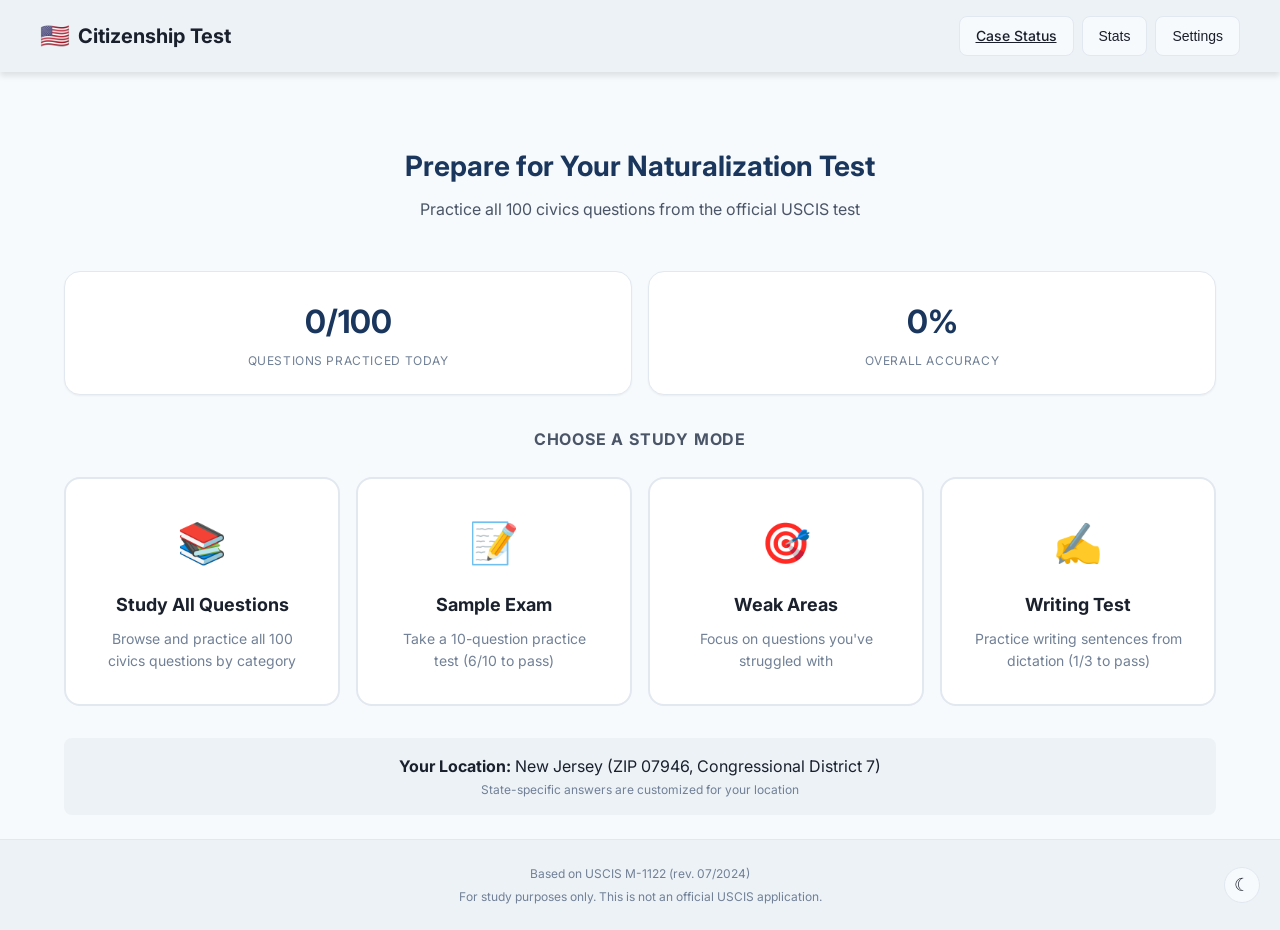
==== index.html @ 3e760c3c "Add USCIS case status link to header navigation Co-Authored-By: Claude Opus 4.5 <noreply@anthropic.c" ====
<!DOCTYPE html>
<html lang="en">
<head>
  <meta charset="UTF-8">
  <meta name="viewport" content="width=device-width, initial-scale=1.0">
  <title>US Citizenship Test Practice</title>
  <link rel="icon" href="data:image/svg+xml,<svg xmlns='http://www.w3.org/2000/svg' viewBox='0 0 100 100'><text y='.9em' font-size='90'>🇺🇸</text></svg>">
  <link rel="stylesheet" href="css/styles.css">
  <link rel="preconnect" href="https://fonts.googleapis.com">
  <link rel="preconnect" href="https://fonts.gstatic.com" crossorigin>
  <link href="https://fonts.googleapis.com/css2?family=Inter:wght@400;500;600;700&display=swap" rel="stylesheet">
</head>
<body>
  <div id="app">
    <!-- Header -->
    <header class="header">
      <div class="header-content">
        <h1 class="logo" onclick="App.showScreen('home')">
          <span class="flag-icon">🇺🇸</span>
          <span>Citizenship Test</span>
        </h1>
        <nav class="nav">
          <a class="nav-btn" href="https://egov.uscis.gov/casestatus/landing.do" target="_blank" rel="noopener">Case Status</a>
          <button class="nav-btn" onclick="App.showScreen('stats')" data-screen="stats">Stats</button>
          <button class="nav-btn" onclick="App.showScreen('settings')" data-screen="settings">Settings</button>
        </nav>
      </div>
    </header>

    <!-- Main Content -->
    <main class="main-content">

      <!-- Home Screen -->
      <section id="screen-home" class="screen active">
        <div class="hero">
          <h2>Prepare for Your Naturalization Test</h2>
          <p>Practice all 100 civics questions from the official USCIS test</p>
        </div>

        <div class="quick-stats">
          <div class="stat-card">
            <span class="stat-value" id="home-total-practiced">0/100</span>
            <span class="stat-label">Questions Practiced Today</span>
          </div>
          <div class="stat-card">
            <span class="stat-value" id="home-accuracy">0%</span>
            <span class="stat-label">Overall Accuracy</span>
          </div>
        </div>

        <div class="mode-selection">
          <h3>Choose a Study Mode</h3>
          <div class="mode-cards">
            <div class="mode-card" onclick="App.startStudyMode()">
              <div class="mode-icon">📚</div>
              <h4>Study All Questions</h4>
              <p>Browse and practice all 100 civics questions by category</p>
            </div>
            <div class="mode-card" onclick="App.startExamMode()">
              <div class="mode-icon">📝</div>
              <h4>Sample Exam</h4>
              <p>Take a 10-question practice test (6/10 to pass)</p>
            </div>
            <div class="mode-card" onclick="App.startWeakAreasMode()">
              <div class="mode-icon">🎯</div>
              <h4>Weak Areas</h4>
              <p>Focus on questions you've struggled with</p>
            </div>
            <div class="mode-card" onclick="App.startWritingTest()">
              <div class="mode-icon">✍️</div>
              <h4>Writing Test</h4>
              <p>Practice writing sentences from dictation (1/3 to pass)</p>
            </div>
          </div>
        </div>

        <div class="location-info">
          <p><strong>Your Location:</strong> New Jersey (ZIP 07946, Congressional District 7)</p>
          <p class="small">State-specific answers are customized for your location</p>
        </div>
      </section>

      <!-- Study Mode Screen -->
      <section id="screen-study" class="screen">
        <div class="study-header">
          <button class="back-btn" onclick="App.showScreen('home')">← Back</button>
          <h2>Study Mode</h2>
          <div class="study-controls">
            <select id="category-filter" onchange="App.filterQuestions()">
              <option value="all">All Categories</option>
              <option value="American Government">American Government</option>
              <option value="American History">American History</option>
              <option value="Integrated Civics">Integrated Civics</option>
            </select>
            <select id="status-filter" onchange="App.filterQuestions()">
              <option value="all">All Questions</option>
              <option value="not-practiced">Not Yet Practiced</option>
              <option value="weak">Weak Areas (&lt;70%)</option>
              <option value="strong">Strong (&gt;70%)</option>
            </select>
          </div>
        </div>

        <div class="study-options">
          <div class="study-actions">
            <button class="btn-secondary" onclick="App.shuffleStudyQuestions()">Shuffle</button>
            <button class="btn-primary" onclick="App.startOneAtATime()">Study One at a Time</button>
          </div>
        </div>

        <div class="questions-list" id="questions-list">
          <!-- Questions will be populated here -->
        </div>

        <div class="question-practice" id="question-practice" style="display: none;">
          <div class="question-card">
            <div class="question-meta">
              <span class="question-number">Question <span id="practice-q-num">1</span> of 100</span>
              <span class="question-category" id="practice-q-category">Category</span>
            </div>
            <h3 class="question-text" id="practice-q-text">Question text here</h3>

            <div id="multiple-choice-container" class="answer-container">
              <div class="choices" id="choices-container">
                <!-- Choices will be populated here -->
              </div>
            </div>

            <div id="typed-answer-container" class="answer-container" style="display: none;">
              <input type="text" id="typed-answer-input" class="typed-answer-input" placeholder="Type your answer..." spellcheck="true">
              <button id="study-check-btn" class="submit-btn" onclick="App.checkTypedAnswer()">Check Answer</button>
            </div>

            <div id="answer-feedback" class="feedback" style="display: none;">
              <div class="feedback-icon"></div>
              <div class="feedback-text"></div>
              <div class="correct-answers" id="correct-answers"></div>
            </div>

            <div class="question-nav">
              <button class="nav-prev" onclick="App.previousQuestion()">← Previous</button>
              <button class="nav-next" onclick="App.nextQuestion()">Next →</button>
            </div>
          </div>
        </div>
      </section>

      <!-- Exam Mode Screen -->
      <section id="screen-exam" class="screen">
        <div class="exam-header">
          <button class="back-btn" onclick="App.confirmExitExam()">← Exit Exam</button>
          <h2>Sample Exam</h2>
          <div class="exam-progress">
            <span>Question <span id="exam-current">1</span> of 10</span>
            <div class="progress-bar">
              <div class="progress-fill" id="exam-progress-fill"></div>
            </div>
          </div>
        </div>

        <div class="exam-question" id="exam-question-container">
          <div class="question-card exam-card">
            <h3 class="question-text" id="exam-q-text">Question text here</h3>

            <div id="exam-multiple-choice" class="answer-container">
              <div class="choices" id="exam-choices-container">
                <!-- Choices will be populated here -->
              </div>
            </div>

            <div id="exam-typed-answer" class="answer-container" style="display: none;">
              <input type="text" id="exam-typed-input" class="typed-answer-input" placeholder="Type your answer..." spellcheck="true">
              <button class="submit-btn" onclick="App.submitExamAnswer()">Submit Answer</button>
            </div>

            <div id="exam-feedback" class="feedback" style="display: none;">
              <div class="feedback-icon"></div>
              <div class="feedback-text"></div>
              <div class="correct-answers" id="exam-correct-answers"></div>
              <button class="btn-primary next-question-btn" onclick="App.nextExamQuestion()">Next Question</button>
            </div>
          </div>
        </div>
      </section>

      <!-- Exam Results Screen -->
      <section id="screen-exam-results" class="screen">
        <div class="results-container">
          <div class="results-header" id="results-header">
            <div class="result-icon">✓</div>
            <h2>Congratulations!</h2>
            <p class="result-subtitle">You passed the practice exam</p>
          </div>

          <div class="score-display">
            <div class="score-circle">
              <span class="score-value" id="exam-score">8</span>
              <span class="score-total">/10</span>
            </div>
            <p class="score-label">Questions Correct</p>
          </div>

          <div class="missed-questions" id="missed-questions-container">
            <h3>Questions to Review</h3>
            <div class="missed-list" id="missed-questions-list">
              <!-- Missed questions will be populated here -->
            </div>
          </div>

          <div class="results-actions">
            <button class="btn-primary" onclick="App.startExamMode()">Take Another Exam</button>
            <button id="review-missed-btn" class="btn-secondary" onclick="App.reviewMissedQuestions()">Review Missed Questions</button>
            <button class="btn-secondary" onclick="App.showScreen('home')">Back to Home</button>
          </div>
        </div>
      </section>

      <!-- Weak Areas Screen -->
      <section id="screen-weak" class="screen">
        <div class="weak-header">
          <button class="back-btn" onclick="App.showScreen('home')">← Back</button>
          <h2>Weak Areas Practice</h2>
        </div>

        <div class="weak-intro" id="weak-intro">
          <p>These are questions you've struggled with or haven't practiced recently.</p>
          <div class="weak-stats">
            <span id="weak-count">0</span> questions to practice
          </div>
          <button class="btn-primary" onclick="App.startWeakAreasPractice()">Start Practice</button>
        </div>

        <div class="weak-practice" id="weak-practice" style="display: none;">
          <div class="question-card">
            <div class="question-meta">
              <span class="question-number">Question <span id="weak-q-num">1</span></span>
              <span class="weak-reason" id="weak-reason">Low accuracy</span>
            </div>
            <h3 class="question-text" id="weak-q-text">Question text here</h3>

            <div id="weak-multiple-choice" class="answer-container">
              <div class="choices" id="weak-choices-container">
                <!-- Choices will be populated here -->
              </div>
            </div>

            <div id="weak-typed-answer" class="answer-container" style="display: none;">
              <input type="text" id="weak-typed-input" class="typed-answer-input" placeholder="Type your answer..." spellcheck="true">
              <button class="submit-btn" onclick="App.checkWeakAnswer()">Check Answer</button>
            </div>

            <div id="weak-feedback" class="feedback" style="display: none;">
              <div class="feedback-icon"></div>
              <div class="feedback-text"></div>
              <div class="correct-answers" id="weak-correct-answers"></div>
            </div>

            <div class="question-nav">
              <button class="nav-next" onclick="App.nextWeakQuestion()">Next Question →</button>
            </div>
          </div>
        </div>

        <div class="weak-complete" id="weak-complete" style="display: none;">
          <div class="complete-icon">🎉</div>
          <h3>Great Job!</h3>
          <p>You've practiced all your weak areas.</p>
          <button class="btn-primary" onclick="App.showScreen('home')">Back to Home</button>
        </div>
      </section>

      <!-- Writing Test Screen -->
      <section id="screen-writing" class="screen">
        <div class="writing-header">
          <button class="back-btn" onclick="App.showScreen('home')">← Back</button>
          <h2>Writing Test</h2>
        </div>

        <!-- Instructions -->
        <div id="writing-intro" class="writing-intro">
          <div class="writing-info-card">
            <h3>How the Writing Test Works</h3>
            <p>In the real USCIS test, an officer will read a sentence aloud and you write it down on a tablet.</p>
            <ul>
              <li>You will hear <strong>3 sentences</strong></li>
              <li>You need to write <strong>1 correctly</strong> to pass</li>
              <li>Sentences use simple vocabulary about U.S. civics</li>
            </ul>
          </div>
          <div class="writing-settings">
            <label for="writing-speech-rate">Speech Speed:</label>
            <input type="range" id="writing-speech-rate" min="0.5" max="1.2" step="0.1" value="1">
            <span id="writing-rate-display">1x</span>
          </div>
          <button class="btn-primary" onclick="WritingTest.start()">Start Writing Test</button>
        </div>

        <!-- Test Area -->
        <div id="writing-test-area" style="display: none;">
          <div class="writing-progress">
            <div class="progress-dots">
              <span class="progress-dot" data-index="0">1</span>
              <span class="progress-dot" data-index="1">2</span>
              <span class="progress-dot" data-index="2">3</span>
            </div>
            <p class="progress-text">Sentence <span id="writing-current">1</span> of 3</p>
          </div>

          <div class="dictation-card">
            <div class="play-section">
              <button id="writing-play-btn" class="play-btn" onclick="WritingTest.playSentence()">
                <span class="play-icon">▶</span>
              </button>
              <p class="play-instruction">Click to hear the sentence</p>
              <p class="plays-remaining">Plays remaining: <span id="writing-plays-left">3</span></p>
            </div>

            <div class="writing-input-section">
              <label for="writing-input">Write what you hear:</label>
              <input
                type="text"
                id="writing-input"
                class="writing-test-input"
                placeholder="Type the sentence here..."
                autocomplete="off"
                autocapitalize="sentences"
                spellcheck="false"
              >
            </div>

            <div class="writing-actions">
              <button id="writing-check-btn" class="btn-primary" onclick="WritingTest.checkAnswer()" disabled>Check Answer</button>
              <button id="writing-skip-btn" class="btn-secondary" onclick="WritingTest.skip()">Skip</button>
            </div>

            <div id="writing-feedback" class="feedback" style="display: none;">
              <div class="feedback-icon"></div>
              <div class="feedback-text"></div>
              <div class="correct-answer-display" id="writing-correct-answer"></div>
            </div>
          </div>
        </div>

        <!-- Results -->
        <div id="writing-results" style="display: none;">
          <div class="results-container">
            <div class="results-header" id="writing-results-header">
              <div class="result-icon">✓</div>
              <h2>You Passed!</h2>
              <p class="result-subtitle">You wrote the sentences correctly</p>
            </div>

            <div class="score-display">
              <div class="score-circle">
                <span class="score-value" id="writing-score">1</span>
                <span class="score-total">/3</span>
              </div>
              <p class="score-label">Sentences Correct</p>
            </div>

            <div class="writing-review">
              <h3>Your Answers</h3>
              <div id="writing-review-list" class="review-list"></div>
            </div>

            <div class="results-actions">
              <button class="btn-primary" onclick="WritingTest.restart()">Try Again</button>
              <button class="btn-secondary" onclick="App.showScreen('home')">Back to Home</button>
            </div>
          </div>
        </div>
      </section>

      <!-- Statistics Screen -->
      <section id="screen-stats" class="screen">
        <div class="stats-header">
          <button class="back-btn" onclick="App.showScreen('home')">← Back</button>
          <h2>Your Statistics</h2>
        </div>

        <div class="stats-overview">
          <div class="stat-card large">
            <span class="stat-value" id="stats-total-asked">0</span>
            <span class="stat-label">Total Questions Answered</span>
          </div>
          <div class="stat-card large">
            <span class="stat-value" id="stats-total-correct">0</span>
            <span class="stat-label">Correct Answers</span>
          </div>
          <div class="stat-card large">
            <span class="stat-value" id="stats-accuracy">0%</span>
            <span class="stat-label">Overall Accuracy</span>
          </div>
        </div>

        <div class="category-stats">
          <h3>Performance by Category</h3>
          <div class="category-bars" id="category-bars">
            <!-- Category bars will be populated here -->
          </div>
        </div>

        <div class="exam-history">
          <h3>Exam History</h3>
          <div class="exam-history-list" id="exam-history-list">
            <!-- Exam history will be populated here -->
          </div>
        </div>

        <div class="most-missed">
          <h3>Most Missed Questions</h3>
          <div class="missed-list" id="most-missed-list">
            <!-- Most missed questions will be populated here -->
          </div>
        </div>
      </section>

      <!-- Settings Screen -->
      <section id="screen-settings" class="screen">
        <div class="settings-header">
          <button class="back-btn" onclick="App.showScreen('home')">← Back</button>
          <h2>Settings</h2>
        </div>

        <div class="settings-section">
          <h3>Study Mode</h3>
          <div class="setting-option">
            <label>
              <input type="checkbox" id="age-65-mode" onchange="App.toggleAge65Mode()">
              65/20 Mode (I am 65 or older with 20+ years as a permanent resident)
            </label>
            <p class="setting-note">When enabled, Study Mode will only show the 20 questions designated for applicants 65 years or older.</p>
          </div>
        </div>

        <div class="settings-section">
          <h3>Weak Area Threshold</h3>
          <div class="setting-option">
            <label for="weak-threshold">Questions below this accuracy are considered weak:</label>
            <select id="weak-threshold" onchange="App.updateSetting('weakThreshold', this.value)">
              <option value="50">50%</option>
              <option value="60">60%</option>
              <option value="70" selected>70%</option>
              <option value="80">80%</option>
            </select>
          </div>
        </div>

        <div class="settings-section">
          <h3>Appearance</h3>
          <div class="setting-option">
            <label>
              <input type="checkbox" id="dark-mode-toggle" onchange="App.toggleDarkMode()">
              Dark Mode
            </label>
          </div>
        </div>

        <div class="settings-section danger">
          <h3>Data Management</h3>
          <div class="setting-option">
            <button class="btn-danger" onclick="App.confirmResetStats()">Reset All Statistics</button>
            <p class="setting-note">This will clear all your progress and statistics.</p>
          </div>
        </div>
      </section>

    </main>

    <!-- Footer -->
    <footer class="footer">
      <p>Based on USCIS M-1122 (rev. 07/2024)</p>
      <p class="small">For study purposes only. This is not an official USCIS application.</p>
      <button id="footer-dark-mode-btn" class="dark-mode-icon-btn" onclick="App.toggleDarkModeFromFooter()" title="Toggle dark mode"></button>
    </footer>

    <!-- Loading Overlay -->
    <div id="loading-overlay" class="loading-overlay" style="display: none;">
      <div class="spinner"></div>
      <p>Loading...</p>
    </div>

    <!-- Confirmation Modal -->
    <div id="confirm-modal" class="modal" style="display: none;">
      <div class="modal-content">
        <h3 id="modal-title">Confirm</h3>
        <p id="modal-message">Are you sure?</p>
        <div class="modal-actions">
          <button class="btn-secondary" onclick="App.closeModal()">Cancel</button>
          <button class="btn-primary" id="modal-confirm-btn">Confirm</button>
        </div>
      </div>
    </div>
  </div>

  <!-- Scripts -->
  <script src="js/questions.js"></script>
  <script src="js/sheets-api.js"></script>
  <script src="js/ui.js"></script>
  <script src="js/writing-test.js"></script>
  <script src="js/app.js"></script>
</body>
</html>
---- css/styles.css ----
/* US Citizenship Test App - Styles */
/* Mobile-first, accessible design with subtle patriotic colors */

:root {
  /* Primary Colors - Subtle Patriotic */
  --primary-blue: #1a365d;
  --primary-red: #9b2c2c;
  --primary-white: #ffffff;

  /* UI Colors */
  --bg-primary: #f7fafc;
  --bg-secondary: #edf2f7;
  --bg-card: #ffffff;
  --text-primary: #1a202c;
  --text-secondary: #4a5568;
  --text-muted: #718096;
  --border-color: #e2e8f0;

  /* Feedback Colors */
  --success: #38a169;
  --success-bg: #c6f6d5;
  --error: #e53e3e;
  --error-bg: #fed7d7;
  --warning: #d69e2e;
  --warning-bg: #fefcbf;

  /* Spacing */
  --spacing-xs: 0.25rem;
  --spacing-sm: 0.5rem;
  --spacing-md: 1rem;
  --spacing-lg: 1.5rem;
  --spacing-xl: 2rem;
  --spacing-2xl: 3rem;

  /* Border Radius */
  --radius-sm: 0.25rem;
  --radius-md: 0.5rem;
  --radius-lg: 1rem;
  --radius-full: 9999px;

  /* Shadows */
  --shadow-sm: 0 1px 2px rgba(0, 0, 0, 0.05);
  --shadow-md: 0 4px 6px rgba(0, 0, 0, 0.1);
  --shadow-lg: 0 10px 15px rgba(0, 0, 0, 0.1);

  /* Transitions */
  --transition-fast: 150ms ease;
  --transition-normal: 250ms ease;
}

/* Dark Mode */
[data-theme="dark"] {
  --bg-primary: #1a202c;
  --bg-secondary: #2d3748;
  --bg-card: #2d3748;
  --text-primary: #f7fafc;
  --text-secondary: #e2e8f0;
  --text-muted: #a0aec0;
  --border-color: #4a5568;
  --primary-blue: #63b3ed;
  --primary-red: #fc8181;
  --success-bg: #276749;
  --error-bg: #9b2c2c;
  --warning-bg: #744210;
}

/* Reset */
*, *::before, *::after {
  box-sizing: border-box;
  margin: 0;
  padding: 0;
}

html {
  font-size: 16px;
  scroll-behavior: smooth;
}

body {
  font-family: 'Inter', -apple-system, BlinkMacSystemFont, 'Segoe UI', Roboto, sans-serif;
  background-color: var(--bg-primary);
  color: var(--text-primary);
  line-height: 1.6;
  min-height: 100vh;
}

/* App Container */
#app {
  display: flex;
  flex-direction: column;
  min-height: 100vh;
}

/* Header */
.header {
  background: var(--bg-secondary);
  color: var(--text-primary);
  padding: var(--spacing-md);
  position: sticky;
  top: 0;
  z-index: 100;
  box-shadow: var(--shadow-md);
}

.header-content {
  max-width: 1200px;
  margin: 0 auto;
  display: flex;
  justify-content: space-between;
  align-items: center;
  flex-wrap: wrap;
  gap: var(--spacing-sm);
}

.logo {
  display: flex;
  align-items: center;
  gap: var(--spacing-sm);
  font-size: 1.25rem;
  font-weight: 700;
  cursor: pointer;
  transition: opacity var(--transition-fast);
}

.logo:hover {
  opacity: 0.9;
}

.flag-icon {
  font-size: 1.5rem;
}

.nav {
  display: flex;
  gap: var(--spacing-sm);
}

.nav-btn {
  background: var(--bg-primary);
  border: 1px solid var(--border-color);
  color: var(--text-primary);
  padding: var(--spacing-sm) var(--spacing-md);
  border-radius: var(--radius-md);
  cursor: pointer;
  font-size: 0.875rem;
  font-weight: 500;
  transition: background var(--transition-fast);
}

.nav-btn:hover {
  background: var(--primary-blue);
  color: white;
  border-color: var(--primary-blue);
}

.nav-btn.active {
  background: var(--primary-blue);
  color: white;
  border-color: var(--primary-blue);
}

/* Main Content */
.main-content {
  flex: 1;
  max-width: 1200px;
  margin: 0 auto;
  padding: var(--spacing-lg);
  width: 100%;
}

/* Screens */
.screen {
  display: none;
  animation: fadeIn 0.3s ease;
}

.screen.active {
  display: block;
}

@keyframes fadeIn {
  from { opacity: 0; transform: translateY(10px); }
  to { opacity: 1; transform: translateY(0); }
}

/* Home Screen */
.hero {
  text-align: center;
  padding: var(--spacing-2xl) var(--spacing-md);
}

.hero h2 {
  font-size: 1.75rem;
  color: var(--primary-blue);
  margin-bottom: var(--spacing-sm);
}

.hero p {
  color: var(--text-secondary);
  font-size: 1rem;
}

/* Quick Stats */
.quick-stats {
  display: grid;
  grid-template-columns: repeat(auto-fit, minmax(120px, 1fr));
  gap: var(--spacing-md);
  margin-bottom: var(--spacing-xl);
}

.stat-card {
  background: var(--bg-card);
  padding: var(--spacing-lg);
  border-radius: var(--radius-lg);
  text-align: center;
  box-shadow: var(--shadow-sm);
  border: 1px solid var(--border-color);
}

.stat-card.large {
  padding: var(--spacing-xl);
}

.stat-value {
  display: block;
  font-size: 2rem;
  font-weight: 700;
  color: var(--primary-blue);
}

.stat-label {
  display: block;
  font-size: 0.75rem;
  color: var(--text-muted);
  text-transform: uppercase;
  letter-spacing: 0.05em;
  margin-top: var(--spacing-xs);
}

/* Mode Selection */
.mode-selection {
  margin-bottom: var(--spacing-xl);
}

.mode-selection h3 {
  text-align: center;
  margin-bottom: var(--spacing-lg);
  color: var(--text-secondary);
  font-size: 1rem;
  text-transform: uppercase;
  letter-spacing: 0.05em;
}

.mode-cards {
  display: grid;
  grid-template-columns: repeat(auto-fit, minmax(240px, 1fr));
  gap: var(--spacing-md);
}

.mode-card {
  background: var(--bg-card);
  padding: var(--spacing-xl);
  border-radius: var(--radius-lg);
  cursor: pointer;
  transition: all var(--transition-normal);
  border: 2px solid var(--border-color);
  text-align: center;
}

.mode-card:hover {
  border-color: var(--primary-blue);
  transform: translateY(-2px);
  box-shadow: var(--shadow-md);
}

.mode-icon {
  font-size: 2.5rem;
  margin-bottom: var(--spacing-md);
}

.mode-card h4 {
  font-size: 1.125rem;
  color: var(--text-primary);
  margin-bottom: var(--spacing-sm);
}

.mode-card p {
  font-size: 0.875rem;
  color: var(--text-muted);
}

/* Location Info */
.location-info {
  background: var(--bg-secondary);
  padding: var(--spacing-md);
  border-radius: var(--radius-md);
  text-align: center;
}

.location-info .small {
  font-size: 0.75rem;
  color: var(--text-muted);
}

/* Study Mode */
.study-header, .exam-header, .weak-header, .stats-header, .settings-header {
  margin-bottom: var(--spacing-lg);
}

.study-header {
  display: flex;
  flex-direction: column;
  gap: var(--spacing-md);
}

.study-controls {
  display: flex;
  gap: var(--spacing-sm);
  flex-wrap: wrap;
}

.study-controls select {
  flex: 1;
  min-width: 150px;
  padding: var(--spacing-sm) var(--spacing-md);
  border: 1px solid var(--border-color);
  border-radius: var(--radius-md);
  background: var(--bg-card);
  color: var(--text-primary);
  font-size: 0.875rem;
}

.back-btn {
  background: none;
  border: none;
  color: var(--primary-blue);
  cursor: pointer;
  font-size: 0.875rem;
  padding: var(--spacing-sm);
  margin-left: -0.5rem;
}

.back-btn:hover {
  text-decoration: underline;
}

/* Answer Mode Toggle */
.study-options {
  display: flex;
  justify-content: space-between;
  align-items: center;
  gap: var(--spacing-md);
  margin-bottom: var(--spacing-lg);
  flex-wrap: wrap;
}

.study-actions {
  display: flex;
  gap: var(--spacing-sm);
}

.answer-mode-toggle {
  display: flex;
  align-items: center;
  gap: var(--spacing-sm);
  flex-wrap: wrap;
}

.answer-mode-toggle span {
  color: var(--text-secondary);
  font-size: 0.875rem;
}

.toggle-btn {
  padding: var(--spacing-sm) var(--spacing-md);
  border: 1px solid var(--border-color);
  background: var(--bg-card);
  color: var(--text-secondary);
  cursor: pointer;
  font-size: 0.875rem;
  transition: all var(--transition-fast);
}

.toggle-btn:first-of-type {
  border-radius: var(--radius-md) 0 0 var(--radius-md);
}

.toggle-btn:last-of-type {
  border-radius: 0 var(--radius-md) var(--radius-md) 0;
  border-left: none;
}

.toggle-btn.active {
  background: var(--primary-blue);
  color: var(--primary-white);
  border-color: var(--primary-blue);
}

/* Questions List */
.questions-list {
  display: grid;
  gap: var(--spacing-sm);
}

.question-item {
  background: var(--bg-card);
  padding: var(--spacing-md);
  border-radius: var(--radius-md);
  border: 1px solid var(--border-color);
  cursor: pointer;
  transition: all var(--transition-fast);
  display: flex;
  justify-content: space-between;
  align-items: center;
  gap: var(--spacing-md);
}

.question-item:hover {
  border-color: var(--primary-blue);
  background: var(--bg-secondary);
}

.question-item-number {
  font-weight: 600;
  color: var(--primary-blue);
  min-width: 2rem;
}

.question-item-text {
  flex: 1;
  font-size: 0.875rem;
}

.question-item-status {
  display: flex;
  align-items: center;
  gap: var(--spacing-sm);
}

.accuracy-badge {
  font-size: 0.75rem;
  padding: var(--spacing-xs) var(--spacing-sm);
  border-radius: var(--radius-full);
  font-weight: 500;
}

.accuracy-badge.strong {
  background: var(--success-bg);
  color: var(--success);
}

.accuracy-badge.weak {
  background: var(--error-bg);
  color: var(--error);
}

.accuracy-badge.moderate {
  background: var(--warning-bg);
  color: var(--warning);
}

.accuracy-badge.new {
  background: var(--bg-secondary);
  color: var(--text-muted);
}

/* Question Card */
.question-card {
  background: var(--bg-card);
  padding: var(--spacing-xl);
  border-radius: var(--radius-lg);
  box-shadow: var(--shadow-md);
  border: 1px solid var(--border-color);
}

.question-card.exam-card {
  max-width: 600px;
  margin: 0 auto;
}

.question-meta {
  display: flex;
  justify-content: space-between;
  align-items: center;
  margin-bottom: var(--spacing-md);
  flex-wrap: wrap;
  gap: var(--spacing-sm);
}

.question-number {
  font-size: 0.75rem;
  color: var(--text-muted);
  text-transform: uppercase;
  letter-spacing: 0.05em;
}

.question-category {
  font-size: 0.75rem;
  padding: var(--spacing-xs) var(--spacing-sm);
  background: var(--bg-secondary);
  border-radius: var(--radius-full);
  color: var(--text-secondary);
}

.question-text {
  font-size: 1.25rem;
  color: var(--text-primary);
  margin-bottom: var(--spacing-lg);
  line-height: 1.5;
}

/* Answer Containers */
.answer-container {
  margin-bottom: var(--spacing-lg);
}

.choices {
  display: grid;
  gap: var(--spacing-sm);
}

.choice-btn {
  width: 100%;
  padding: var(--spacing-md);
  text-align: left;
  background: var(--bg-secondary);
  border: 2px solid var(--border-color);
  border-radius: var(--radius-md);
  cursor: pointer;
  font-size: 1rem;
  transition: all var(--transition-fast);
  color: var(--text-primary);
}

.choice-btn:hover:not(:disabled) {
  border-color: var(--primary-blue);
  background: var(--bg-card);
}

.choice-btn.selected {
  border-color: var(--primary-blue);
  background: rgba(26, 54, 93, 0.1);
}

.choice-btn.correct {
  border-color: var(--success);
  background: var(--success-bg);
}

.choice-btn.incorrect {
  border-color: var(--error);
  background: var(--error-bg);
}

.choice-btn:disabled {
  cursor: default;
}

/* Typed Answer */
.typed-answer-input {
  width: 100%;
  padding: var(--spacing-md);
  font-size: 1rem;
  border: 2px solid var(--border-color);
  border-radius: var(--radius-md);
  background: var(--bg-card);
  color: var(--text-primary);
  transition: border-color var(--transition-fast);
  margin-bottom: var(--spacing-md);
}

.typed-answer-input:focus {
  outline: none;
  border-color: var(--primary-blue);
}

.typed-answer-input::placeholder {
  color: var(--text-muted);
}

/* Feedback */
.feedback {
  padding: var(--spacing-md);
  border-radius: var(--radius-md);
  margin-bottom: var(--spacing-lg);
}

.feedback.correct {
  background: var(--success-bg);
  border: 1px solid var(--success);
}

.feedback.incorrect {
  background: var(--error-bg);
  border: 1px solid var(--error);
}

.feedback-icon {
  font-size: 1.5rem;
  margin-bottom: var(--spacing-sm);
}

.feedback-text {
  font-weight: 600;
  margin-bottom: var(--spacing-sm);
}

.correct-answers {
  font-size: 0.875rem;
  color: var(--text-secondary);
}

.correct-answers strong {
  display: block;
  margin-bottom: var(--spacing-xs);
}

.next-question-btn {
  margin-top: var(--spacing-lg);
  width: 100%;
}

/* Question Navigation */
.question-nav {
  display: flex;
  justify-content: space-between;
  align-items: center;
  gap: var(--spacing-sm);
  flex-wrap: wrap;
}

.nav-prev, .nav-next {
  padding: var(--spacing-sm) var(--spacing-md);
  background: none;
  border: 1px solid var(--border-color);
  border-radius: var(--radius-md);
  color: var(--text-secondary);
  cursor: pointer;
  font-size: 0.875rem;
  transition: all var(--transition-fast);
}

.nav-prev:hover, .nav-next:hover {
  border-color: var(--primary-blue);
  color: var(--primary-blue);
}

/* Exam Mode */
.exam-progress {
  text-align: center;
  margin-top: var(--spacing-md);
}

.exam-progress span {
  font-size: 0.875rem;
  color: var(--text-secondary);
}

.progress-bar {
  height: 8px;
  background: var(--bg-secondary);
  border-radius: var(--radius-full);
  overflow: hidden;
  margin-top: var(--spacing-sm);
}

.progress-fill {
  height: 100%;
  background: var(--primary-blue);
  border-radius: var(--radius-full);
  transition: width var(--transition-normal);
}

/* Exam Results */
.results-container {
  max-width: 500px;
  margin: 0 auto;
  text-align: center;
}

.results-header {
  margin-bottom: var(--spacing-xl);
}

.results-header.passed .result-icon {
  color: var(--success);
}

.results-header.failed .result-icon {
  color: var(--error);
}

.result-icon {
  font-size: 4rem;
  margin-bottom: var(--spacing-md);
}

.result-subtitle {
  color: var(--text-secondary);
}

.score-display {
  margin-bottom: var(--spacing-xl);
  text-align: center;
}

.score-circle {
  display: inline-flex;
  align-items: baseline;
  justify-content: center;
  margin-bottom: var(--spacing-sm);
}

.score-value {
  font-size: 3rem;
  font-weight: 700;
  color: var(--primary-blue);
}

.score-total {
  font-size: 1.5rem;
  color: var(--text-muted);
}

.score-label {
  color: var(--text-secondary);
  font-size: 0.875rem;
}

.missed-questions {
  text-align: left;
  margin-bottom: var(--spacing-xl);
}

.missed-questions h3 {
  margin-bottom: var(--spacing-md);
}

.missed-list {
  display: grid;
  gap: var(--spacing-sm);
}

.missed-item {
  background: var(--bg-card);
  padding: var(--spacing-md);
  border-radius: var(--radius-md);
  border: 1px solid var(--border-color);
  font-size: 0.875rem;
}

.missed-item-number {
  font-weight: 600;
  color: var(--primary-blue);
}

.results-actions {
  display: flex;
  flex-direction: column;
  gap: var(--spacing-sm);
}

/* Buttons */
.btn-primary, .btn-secondary, .btn-danger, .submit-btn {
  padding: var(--spacing-md) var(--spacing-lg);
  border: none;
  border-radius: var(--radius-md);
  font-size: 1rem;
  font-weight: 500;
  cursor: pointer;
  transition: all var(--transition-fast);
}

.btn-primary, .submit-btn {
  background: var(--primary-blue);
  color: var(--primary-white);
}

.btn-primary:hover, .submit-btn:hover {
  opacity: 0.9;
}

.btn-secondary {
  background: var(--bg-secondary);
  color: var(--text-primary);
  border: 1px solid var(--border-color);
}

.btn-secondary:hover {
  background: var(--bg-card);
}

.btn-danger {
  background: var(--error);
  color: var(--primary-white);
}

.btn-danger:hover {
  opacity: 0.9;
}

.btn-small {
  padding: var(--spacing-sm) var(--spacing-md);
  font-size: 0.875rem;
  background: var(--primary-blue);
  color: var(--primary-white);
  border: none;
  border-radius: var(--radius-md);
  cursor: pointer;
}

/* Weak Areas */
.weak-intro {
  text-align: center;
  padding: var(--spacing-2xl);
}

.weak-stats {
  font-size: 1.5rem;
  font-weight: 700;
  color: var(--primary-blue);
  margin: var(--spacing-lg) 0;
}

.weak-reason {
  font-size: 0.75rem;
  padding: var(--spacing-xs) var(--spacing-sm);
  background: var(--warning-bg);
  color: var(--warning);
  border-radius: var(--radius-full);
}

.weak-complete {
  text-align: center;
  padding: var(--spacing-2xl);
}

.complete-icon {
  font-size: 4rem;
  margin-bottom: var(--spacing-md);
}

/* Statistics */
.stats-overview {
  display: grid;
  grid-template-columns: repeat(auto-fit, minmax(150px, 1fr));
  gap: var(--spacing-md);
  margin-bottom: var(--spacing-xl);
}

.category-stats, .exam-history, .most-missed {
  margin-bottom: var(--spacing-xl);
}

.category-stats h3, .exam-history h3, .most-missed h3 {
  margin-bottom: var(--spacing-md);
}

.category-bars {
  display: grid;
  gap: var(--spacing-md);
}

.category-bar {
  display: flex;
  flex-direction: column;
  gap: var(--spacing-xs);
}

.category-label {
  font-size: 0.875rem;
  color: var(--text-secondary);
  display: flex;
  justify-content: space-between;
}

.bar-container {
  height: 24px;
  background: var(--bg-secondary);
  border-radius: var(--radius-md);
  overflow: hidden;
}

.bar-fill {
  height: 100%;
  background: var(--primary-blue);
  border-radius: var(--radius-md);
  transition: width var(--transition-normal);
}

.exam-history-list {
  display: grid;
  gap: var(--spacing-sm);
}

.exam-history-item {
  background: var(--bg-card);
  padding: var(--spacing-md);
  border-radius: var(--radius-md);
  border: 1px solid var(--border-color);
  display: flex;
  justify-content: space-between;
  align-items: center;
}

.exam-history-date {
  font-size: 0.875rem;
  color: var(--text-secondary);
}

.exam-history-score {
  font-weight: 600;
}

.exam-history-score.passed {
  color: var(--success);
}

.exam-history-score.failed {
  color: var(--error);
}

/* Settings */
.settings-section {
  background: var(--bg-card);
  padding: var(--spacing-lg);
  border-radius: var(--radius-lg);
  border: 1px solid var(--border-color);
  margin-bottom: var(--spacing-md);
}

.settings-section.danger {
  border-color: var(--error);
}

.settings-section h3 {
  margin-bottom: var(--spacing-md);
  font-size: 1rem;
}

.setting-option {
  display: flex;
  flex-direction: column;
  gap: var(--spacing-sm);
}

.setting-option label {
  display: flex;
  align-items: center;
  gap: var(--spacing-sm);
  cursor: pointer;
}

.setting-option input[type="text"] {
  padding: var(--spacing-sm) var(--spacing-md);
  border: 1px solid var(--border-color);
  border-radius: var(--radius-md);
  font-size: 0.875rem;
  width: 100%;
  max-width: 400px;
  background: var(--bg-primary);
  color: var(--text-primary);
}

.setting-option select {
  padding: var(--spacing-sm) var(--spacing-md);
  border: 1px solid var(--border-color);
  border-radius: var(--radius-md);
  background: var(--bg-primary);
  color: var(--text-primary);
  width: fit-content;
}

.setting-note {
  font-size: 0.75rem;
  color: var(--text-muted);
  margin-top: var(--spacing-sm);
}

.connection-status {
  font-size: 0.875rem;
  margin-top: var(--spacing-sm);
}

.connection-status.success {
  color: var(--success);
}

.connection-status.error {
  color: var(--error);
}

/* Footer */
.footer {
  background: var(--bg-secondary);
  padding: var(--spacing-lg);
  text-align: center;
  border-top: 1px solid var(--border-color);
  margin-top: auto;
  position: relative;
}

.footer p {
  font-size: 0.75rem;
  color: var(--text-muted);
}

.footer .small {
  margin-top: var(--spacing-xs);
}

.dark-mode-icon-btn {
  position: absolute;
  right: 20px;
  top: 50%;
  transform: translateY(-50%);
  width: 36px;
  height: 36px;
  border-radius: 50%;
  background: var(--bg-primary);
  border: 1px solid var(--border-color);
  cursor: pointer;
  font-size: 1.1rem;
  display: flex;
  align-items: center;
  justify-content: center;
  color: var(--text-primary);
}

.dark-mode-icon-btn::before {
  content: '\263E';  /* Moon symbol */
}

[data-theme="dark"] .dark-mode-icon-btn::before {
  content: '\2600';  /* Sun symbol */
  color: #fbbf24;  /* Yellow sun */
}

.dark-mode-icon-btn:hover {
  background: var(--bg-secondary);
}

/* Loading Overlay */
.loading-overlay {
  position: fixed;
  top: 0;
  left: 0;
  right: 0;
  bottom: 0;
  background: rgba(0, 0, 0, 0.5);
  display: flex;
  flex-direction: column;
  justify-content: center;
  align-items: center;
  z-index: 1000;
}

.spinner {
  width: 48px;
  height: 48px;
  border: 4px solid var(--primary-white);
  border-top-color: var(--primary-blue);
  border-radius: 50%;
  animation: spin 1s linear infinite;
}

@keyframes spin {
  to { transform: rotate(360deg); }
}

.loading-overlay p {
  color: var(--primary-white);
  margin-top: var(--spacing-md);
}

/* Modal */
.modal {
  position: fixed;
  top: 0;
  left: 0;
  right: 0;
  bottom: 0;
  background: rgba(0, 0, 0, 0.5);
  display: flex;
  justify-content: center;
  align-items: center;
  z-index: 1000;
  padding: var(--spacing-md);
}

.modal-content {
  background: var(--bg-card);
  padding: var(--spacing-xl);
  border-radius: var(--radius-lg);
  max-width: 400px;
  width: 100%;
  text-align: center;
}

.modal-content h3 {
  margin-bottom: var(--spacing-md);
}

.modal-content p {
  margin-bottom: var(--spacing-lg);
  color: var(--text-secondary);
}

.modal-actions {
  display: flex;
  gap: var(--spacing-sm);
  justify-content: center;
}

/* Responsive */
@media (max-width: 768px) {
  .header-content {
    justify-content: center;
  }

  .logo span:last-child {
    display: none;
  }

  .hero h2 {
    font-size: 1.5rem;
  }

  .question-text {
    font-size: 1.125rem;
  }

  .question-nav {
    flex-direction: column;
  }

  .question-nav button {
    width: 100%;
  }
}

@media (max-width: 480px) {
  .main-content {
    padding: var(--spacing-md);
  }

  .stat-card {
    padding: var(--spacing-md);
  }

  .stat-value {
    font-size: 1.5rem;
  }

  .mode-card {
    padding: var(--spacing-lg);
  }

  .mode-icon {
    font-size: 2rem;
  }
}

/* Accessibility */
@media (prefers-reduced-motion: reduce) {
  *, *::before, *::after {
    animation-duration: 0.01ms !important;
    animation-iteration-count: 1 !important;
    transition-duration: 0.01ms !important;
  }
}

/* Focus states */
button:focus-visible,
input:focus-visible,
select:focus-visible {
  outline: 2px solid var(--primary-blue);
  outline-offset: 2px;
}

/* Print styles */
@media print {
  .header, .footer, .nav, button {
    display: none !important;
  }

  .screen {
    display: block !important;
  }
}

/* ==================
   Writing Test Styles
   ================== */

.writing-header {
  margin-bottom: var(--spacing-lg);
}

.writing-intro {
  max-width: 600px;
  margin: 0 auto;
  text-align: center;
}

.writing-info-card {
  background: var(--bg-card);
  padding: var(--spacing-xl);
  border-radius: var(--radius-lg);
  border: 1px solid var(--border-color);
  margin-bottom: var(--spacing-xl);
  text-align: left;
}

.writing-info-card h3 {
  margin-bottom: var(--spacing-md);
  color: var(--primary-blue);
}

.writing-info-card ul {
  margin: var(--spacing-md) 0;
  padding-left: var(--spacing-xl);
}

.writing-info-card li {
  margin-bottom: var(--spacing-sm);
  color: var(--text-secondary);
}

.writing-settings {
  display: flex;
  align-items: center;
  justify-content: center;
  gap: var(--spacing-md);
  margin-bottom: var(--spacing-xl);
  padding: var(--spacing-md);
  background: var(--bg-secondary);
  border-radius: var(--radius-md);
}

.writing-settings label {
  font-size: 0.875rem;
  color: var(--text-secondary);
}

.writing-settings input[type="range"] {
  width: 120px;
}

.writing-settings span {
  font-size: 0.875rem;
  font-weight: 500;
  min-width: 3rem;
}

/* Writing Progress */
.writing-progress {
  text-align: center;
  margin-bottom: var(--spacing-xl);
}

.progress-dots {
  display: flex;
  justify-content: center;
  gap: var(--spacing-md);
  margin-bottom: var(--spacing-md);
}

.progress-dot {
  width: 40px;
  height: 40px;
  border-radius: 50%;
  background: var(--bg-secondary);
  border: 2px solid var(--border-color);
  display: flex;
  align-items: center;
  justify-content: center;
  font-weight: 600;
  color: var(--text-muted);
  transition: all var(--transition-normal);
}

.progress-dot.active {
  border-color: var(--primary-blue);
  background: rgba(26, 54, 93, 0.1);
  color: var(--primary-blue);
}

.progress-dot.correct {
  border-color: var(--success);
  background: var(--success-bg);
  color: var(--success);
}

.progress-dot.incorrect {
  border-color: var(--error);
  background: var(--error-bg);
  color: var(--error);
}

.progress-text {
  font-size: 0.875rem;
  color: var(--text-secondary);
}

/* Dictation Card */
.dictation-card {
  background: var(--bg-card);
  padding: var(--spacing-xl);
  border-radius: var(--radius-lg);
  border: 1px solid var(--border-color);
  max-width: 600px;
  margin: 0 auto;
}

.play-section {
  text-align: center;
  margin-bottom: var(--spacing-xl);
}

.play-btn {
  width: 80px;
  height: 80px;
  border-radius: 50%;
  background: var(--primary-blue);
  border: none;
  cursor: pointer;
  transition: all var(--transition-fast);
  margin-bottom: var(--spacing-md);
}

.play-btn:hover:not(:disabled) {
  transform: scale(1.05);
  opacity: 0.9;
}

.play-btn:disabled {
  background: var(--bg-secondary);
  cursor: not-allowed;
}

.play-icon {
  font-size: 2rem;
  color: white;
}

.play-btn:disabled .play-icon {
  color: var(--text-muted);
}

.play-instruction {
  font-size: 0.875rem;
  color: var(--text-secondary);
  margin-bottom: var(--spacing-xs);
}

.plays-remaining {
  font-size: 0.75rem;
  color: var(--text-muted);
}

/* Writing Input Section */
.writing-input-section {
  margin-bottom: var(--spacing-lg);
}

.writing-input-section label {
  display: block;
  font-size: 0.875rem;
  color: var(--text-secondary);
  margin-bottom: var(--spacing-sm);
}

.writing-test-input {
  width: 100%;
  padding: var(--spacing-md);
  font-size: 1.125rem;
  border: 2px solid var(--border-color);
  border-radius: var(--radius-md);
  background: var(--bg-primary);
  color: var(--text-primary);
  transition: border-color var(--transition-fast);
}

.writing-test-input:focus {
  outline: none;
  border-color: var(--primary-blue);
}

.writing-test-input:disabled {
  background: var(--bg-secondary);
  color: var(--text-muted);
}

.writing-test-input::placeholder {
  color: var(--text-muted);
}

/* Writing Actions */
.writing-actions {
  display: flex;
  gap: var(--spacing-md);
  margin-bottom: var(--spacing-lg);
}

.writing-actions button {
  flex: 1;
}

/* Correct Answer Display */
.correct-answer-display {
  background: var(--bg-secondary);
  padding: var(--spacing-md);
  border-radius: var(--radius-md);
  margin-top: var(--spacing-md);
  font-size: 0.875rem;
}

/* Writing Review */
.writing-review {
  text-align: left;
  margin-bottom: var(--spacing-xl);
}

.writing-review h3 {
  margin-bottom: var(--spacing-md);
}

.review-list {
  display: grid;
  gap: var(--spacing-md);
}

.review-item {
  display: flex;
  gap: var(--spacing-md);
  padding: var(--spacing-md);
  border-radius: var(--radius-md);
  border: 1px solid var(--border-color);
  background: var(--bg-card);
}

.review-item.correct {
  border-color: var(--success);
  background: var(--success-bg);
}

.review-item.incorrect {
  border-color: var(--error);
  background: var(--error-bg);
}

.review-icon {
  font-size: 1.25rem;
  font-weight: bold;
}

.review-item.correct .review-icon {
  color: var(--success);
}

.review-item.incorrect .review-icon {
  color: var(--error);
}

.review-content {
  flex: 1;
}

.review-sentence {
  margin-bottom: var(--spacing-xs);
  font-size: 0.875rem;
}

.review-answer {
  font-size: 0.75rem;
  color: var(--text-muted);
}

/* Dark mode adjustments for writing test */
[data-theme="dark"] .play-btn {
  background: var(--primary-blue);
}

[data-theme="dark"] .progress-dot.active {
  background: rgba(99, 179, 237, 0.2);
}

[data-theme="dark"] .review-item.correct {
  background: rgba(39, 103, 73, 0.3);
}

[data-theme="dark"] .review-item.incorrect {
  background: rgba(155, 44, 44, 0.3);
}
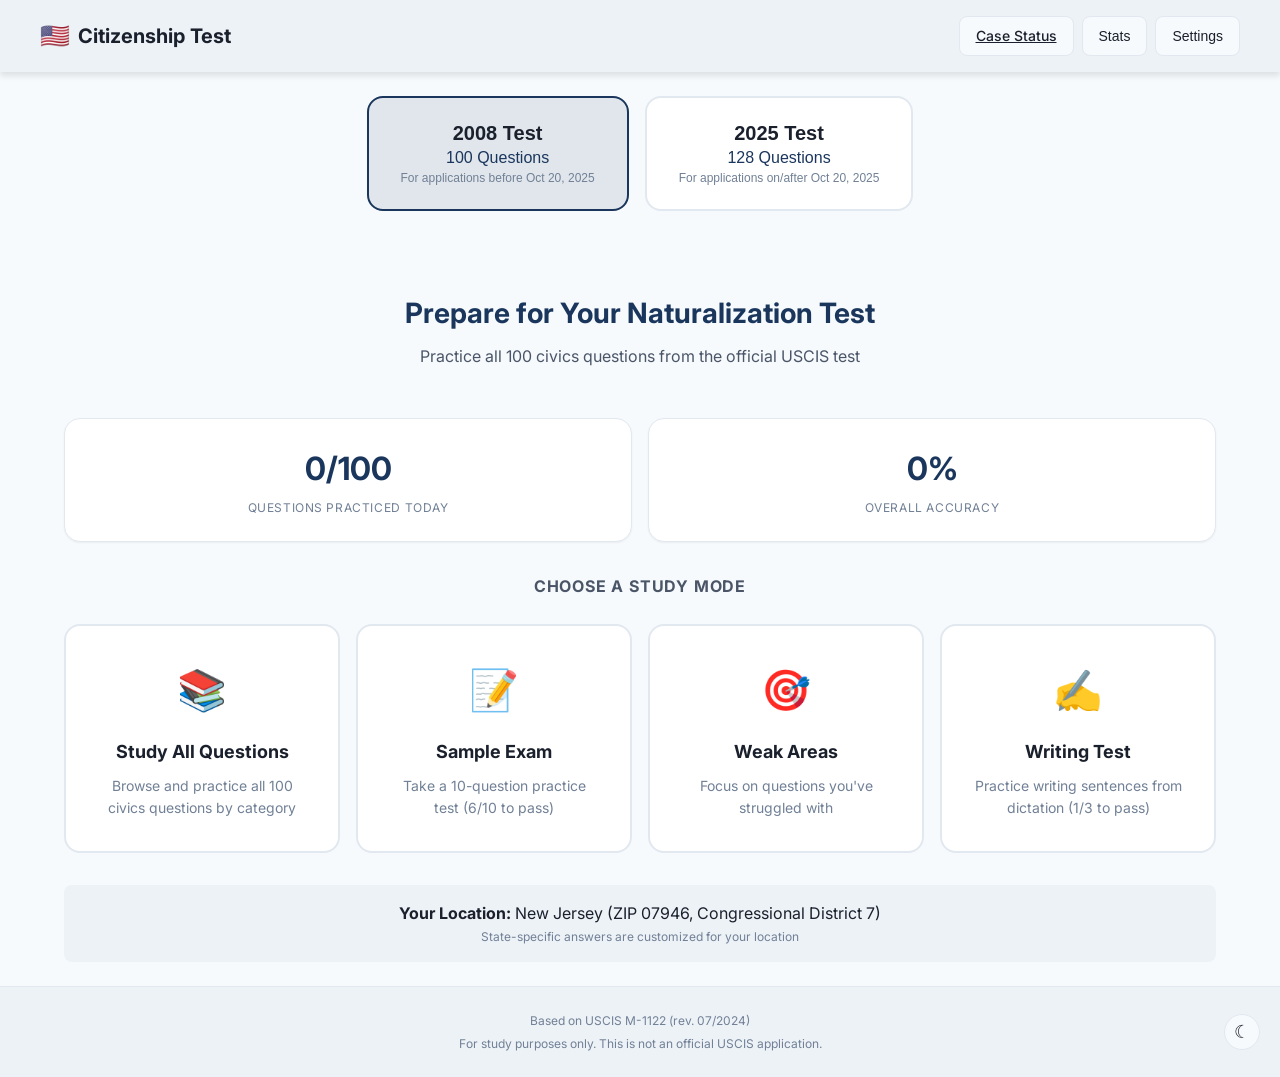
==== commit 07279239: "Add 2025 USCIS citizenship test (128 questions) - Add questions-2025.js with all 128 questions for t" ====
--- a/index.html
+++ b/index.html
@@ -9,6 +9,8 @@
   <link rel="preconnect" href="https://fonts.googleapis.com">
   <link rel="preconnect" href="https://fonts.gstatic.com" crossorigin>
   <link href="https://fonts.googleapis.com/css2?family=Inter:wght@400;500;600;700&display=swap" rel="stylesheet">
+  <script src="js/questions.js"></script>
+  <script src="js/questions-2025.js"></script>
 </head>
 <body>
   <div id="app">
@@ -32,9 +34,22 @@
 
       <!-- Home Screen -->
       <section id="screen-home" class="screen active">
+        <div class="test-version-selector">
+          <button class="version-btn active" id="version-2008-btn" onclick="App.setTestVersion('2008')">
+            <span class="version-title">2008 Test</span>
+            <span class="version-subtitle">100 Questions</span>
+            <span class="version-info">For applications before Oct 20, 2025</span>
+          </button>
+          <button class="version-btn" id="version-2025-btn" onclick="App.setTestVersion('2025')">
+            <span class="version-title">2025 Test</span>
+            <span class="version-subtitle">128 Questions</span>
+            <span class="version-info">For applications on/after Oct 20, 2025</span>
+          </button>
+        </div>
+
         <div class="hero">
           <h2>Prepare for Your Naturalization Test</h2>
-          <p>Practice all 100 civics questions from the official USCIS test</p>
+          <p id="hero-description">Practice all 100 civics questions from the official USCIS test</p>
         </div>
 
         <div class="quick-stats">
@@ -54,12 +69,12 @@
             <div class="mode-card" onclick="App.startStudyMode()">
               <div class="mode-icon">📚</div>
               <h4>Study All Questions</h4>
-              <p>Browse and practice all 100 civics questions by category</p>
+              <p id="study-mode-desc">Browse and practice all 100 civics questions by category</p>
             </div>
             <div class="mode-card" onclick="App.startExamMode()">
               <div class="mode-icon">📝</div>
               <h4>Sample Exam</h4>
-              <p>Take a 10-question practice test (6/10 to pass)</p>
+              <p id="exam-mode-desc">Take a 10-question practice test (6/10 to pass)</p>
             </div>
             <div class="mode-card" onclick="App.startWeakAreasMode()">
               <div class="mode-icon">🎯</div>
@@ -98,6 +113,11 @@
               <option value="weak">Weak Areas (&lt;70%)</option>
               <option value="strong">Strong (&gt;70%)</option>
             </select>
+            <select id="sort-order" onchange="App.filterQuestions()">
+              <option value="default">Sort: Question #</option>
+              <option value="weakest">Sort: Weakest First</option>
+              <option value="strongest">Sort: Strongest First</option>
+            </select>
           </div>
         </div>
 
@@ -113,6 +133,16 @@
         </div>
 
         <div class="question-practice" id="question-practice" style="display: none;">
+          <div class="study-progress" id="study-progress" style="display: none;">
+            <span>Question <span id="study-current">1</span> of <span id="study-total">100</span></span>
+            <div class="progress-bar">
+              <div class="progress-fill" id="study-progress-fill"></div>
+            </div>
+            <div class="session-score" id="session-score">
+              <span class="score-correct">✓ <span id="session-correct">0</span></span>
+              <span class="score-incorrect">✗ <span id="session-incorrect">0</span></span>
+            </div>
+          </div>
           <div class="question-card">
             <div class="question-meta">
               <span class="question-number">Question <span id="practice-q-num">1</span> of 100</span>
@@ -151,7 +181,7 @@
           <button class="back-btn" onclick="App.confirmExitExam()">← Exit Exam</button>
           <h2>Sample Exam</h2>
           <div class="exam-progress">
-            <span>Question <span id="exam-current">1</span> of 10</span>
+            <span>Question <span id="exam-current">1</span> of <span id="exam-total">10</span></span>
             <div class="progress-bar">
               <div class="progress-fill" id="exam-progress-fill"></div>
             </div>
@@ -195,7 +225,7 @@
           <div class="score-display">
             <div class="score-circle">
               <span class="score-value" id="exam-score">8</span>
-              <span class="score-total">/10</span>
+              <span class="score-total" id="exam-score-total">/10</span>
             </div>
             <p class="score-label">Questions Correct</p>
           </div>
@@ -494,7 +524,6 @@
   </div>
 
   <!-- Scripts -->
-  <script src="js/questions.js"></script>
   <script src="js/sheets-api.js"></script>
   <script src="js/ui.js"></script>
   <script src="js/writing-test.js"></script>
--- a/css/styles.css
+++ b/css/styles.css
@@ -671,6 +671,100 @@
   transition: width var(--transition-normal);
 }
 
+/* Study Mode Progress */
+.study-progress {
+  display: flex;
+  align-items: center;
+  gap: var(--spacing-md);
+  margin-bottom: var(--spacing-md);
+  padding: var(--spacing-sm) var(--spacing-md);
+  background: var(--bg-secondary);
+  border-radius: var(--radius-md);
+}
+
+.study-progress span {
+  font-size: 0.875rem;
+  color: var(--text-secondary);
+  white-space: nowrap;
+}
+
+.study-progress .progress-bar {
+  flex: 1;
+  margin-top: 0;
+}
+
+.session-score {
+  display: flex;
+  gap: var(--spacing-md);
+  font-size: 0.875rem;
+  font-weight: 500;
+}
+
+.score-correct {
+  color: var(--success);
+}
+
+.score-incorrect {
+  color: var(--error);
+}
+
+/* Test Version Selector */
+.test-version-selector {
+  display: flex;
+  gap: var(--spacing-md);
+  justify-content: center;
+  margin-bottom: var(--spacing-xl);
+  flex-wrap: wrap;
+}
+
+.version-btn {
+  display: flex;
+  flex-direction: column;
+  align-items: center;
+  padding: var(--spacing-lg) var(--spacing-xl);
+  background: var(--bg-card);
+  border: 2px solid var(--border-color);
+  border-radius: var(--radius-lg);
+  cursor: pointer;
+  transition: all var(--transition-normal);
+  min-width: 200px;
+}
+
+.version-btn:hover {
+  border-color: var(--primary-blue);
+  transform: translateY(-2px);
+  box-shadow: var(--shadow-md);
+}
+
+.version-btn.active {
+  border-color: var(--primary-blue);
+  background: rgba(26, 54, 93, 0.1);
+}
+
+.version-title {
+  font-size: 1.25rem;
+  font-weight: 700;
+  color: var(--text-primary);
+  margin-bottom: var(--spacing-xs);
+}
+
+.version-subtitle {
+  font-size: 1rem;
+  font-weight: 500;
+  color: var(--primary-blue);
+  margin-bottom: var(--spacing-xs);
+}
+
+.version-info {
+  font-size: 0.75rem;
+  color: var(--text-muted);
+  text-align: center;
+}
+
+[data-theme="dark"] .version-btn.active {
+  background: rgba(99, 179, 237, 0.2);
+}
+
 /* Exam Results */
 .results-container {
   max-width: 500px;
@@ -1327,6 +1421,9 @@
   cursor: pointer;
   transition: all var(--transition-fast);
   margin-bottom: var(--spacing-md);
+  display: flex;
+  align-items: center;
+  justify-content: center;
 }
 
 .play-btn:hover:not(:disabled) {
@@ -1342,6 +1439,13 @@
 .play-icon {
   font-size: 2rem;
   color: white;
+  line-height: 1;
+  width: 100%;
+  height: 100%;
+  display: flex;
+  align-items: center;
+  justify-content: center;
+  padding-left: 4px;
 }
 
 .play-btn:disabled .play-icon {
